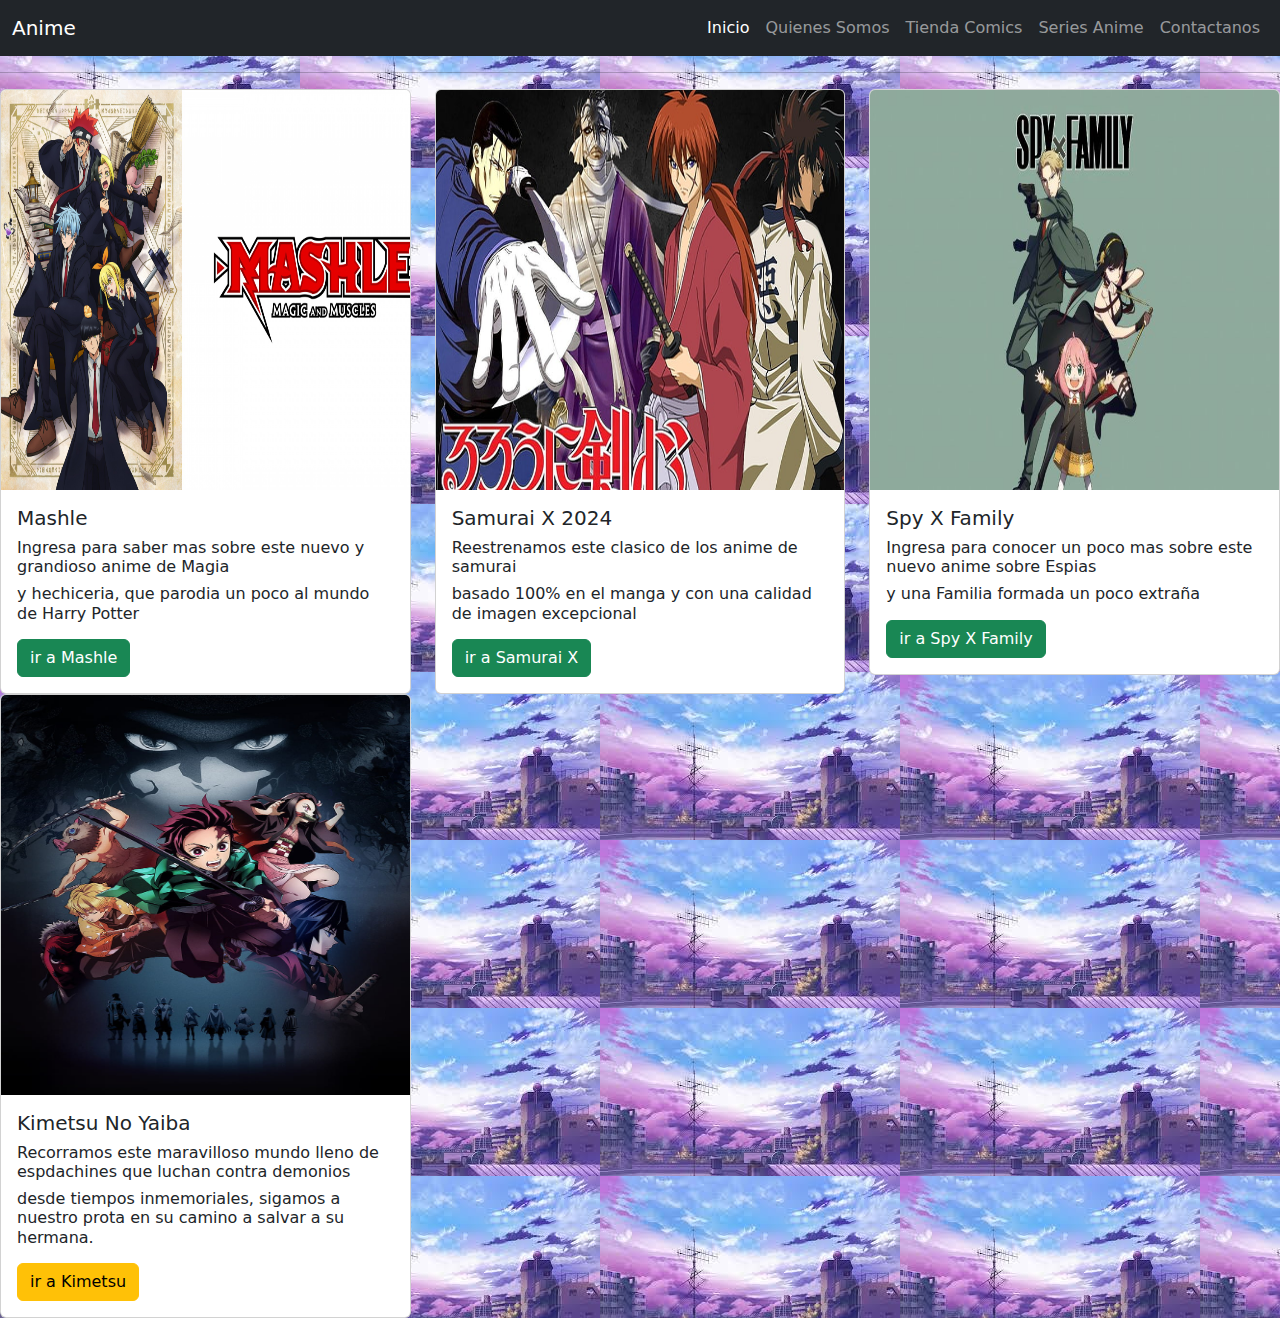
==== AnimeNuevos.html @ 09d46af3 "Pagina en mitad de construccion" ====
<!DOCTYPE html>
<html lang="en">
<head>
    <meta charset="UTF-8">
    <meta name="viewport" content="width=device-width, initial-scale=1.0">
    <link rel="stylesheet" href="https://cdn.jsdelivr.net/npm/bootstrap@5.3.0-alpha2/dist/css/bootstrap.min.css">
    <script src="https://cdn.jsdelivr.net/npm/bootstrap@5.3.0-alpha1/dist/js/bootstrap.bundle.min.js"></script>
    <script src="https://code.jquery.com/jquery-3.5.1.slim.min.js"></script>
    <link rel="stylesheet" href="CSS/estilo.css">
    <script src="index.js"></script>

    <title>Prueba 1</title>


</head>
<body>
    <body background="Imagenes/Fondo.jpeg">
        <nav class="navbar navbar-expand-lg bg-dark sticky-top" data-bs-theme="dark"">
            <div class=" container-fluid">
            <a class="navbar-brand" href="index.html">Anime</a>
            <button class="navbar-toggler" type="button" data-bs-toggle="collapse" data-bs-target="#navbarSupportedContent"
                aria-controls="navbarSupportedContent" aria-expanded="false" aria-label="Toggle navigation">
                <span class="navbar-toggler-icon"></span>
            </button>
            <div class="collapse navbar-collapse" id="navbarSupportedContent">
                <ul class="navbar-nav ms-auto mb-2 mb-lg-0">
                    <li class="nav-item">
                        <a class="nav-link active" aria-current="page" href="index.html">Inicio</a>
                    </li>
                    <li class="nav-item">
                        <a class="nav-link" href="quienesSomos.html">Quienes Somos</a>
                    </li>
                    <li class="nav-item">
                        <a class="nav-link" href="Mangas.html">Tienda Comics</a>
                    </li>
                    <li class="nav-item">
                        <a class="nav-link" href="AnimeNuevos.html">Series Anime</a>
                    </li>
                    <li class="nav-item">
                        <a class="nav-link" href="Contactanos.html">Contactanos</a>
                    </li>
                </ul>
            </div>
            </div>
        </nav>  
            <div>
                <hr class="mt-3">
                <div class="row mt-3">
                    <div class="col-md-4">
                        <div class="card">
                            <img height="400" src="Imagenes/Mashle.jpg" class="card-img-top" alt="...">
                            <div class="card-body">
                                <h5 class="card-title">Mashle</h5>
                                <h6>Ingresa para saber mas sobre este nuevo y grandioso anime de Magia </h6>
                                <h6>y hechiceria, que parodia un poco al mundo de Harry Potter</h6>
                                <p class="card-text"></p>
                                <a href="Mashle.html" class="btn btn-success">ir a Mashle</a>
                            </div>
                        </div>
                    </div>
                        <div class="col-md-4">
                        <div class="card">
                            <img height="400" src="Imagenes/Samurai X.jpg" class="card-img-top" alt="...">
                            <div class="card-body">
                                <h5 class="card-title">Samurai X 2024</h5>
                                <h6>Reestrenamos este clasico de los anime de samurai </h6>
                                <h6>basado 100% en el manga y con una calidad de imagen excepcional</h6>
                                <p class="card-text"></p>
                                <a href="Samurai.html" class="btn btn-success">ir a Samurai X</a>
                            </div>
                        </div>
                    </div>
                                        <div class="col-md-4">
                        <div class="card">
                            <img height="400" src="Imagenes/spyXfamily.jpg" class="card-img-top" alt="...">
                            <div class="card-body">
                                <h5 class="card-title">Spy X Family</h5>
                                <h6>Ingresa para conocer un poco mas sobre este nuevo anime sobre Espias </h6>
                                <h6>y una Familia formada un poco extraña</h6>
                                <p class="card-text"></p>
                                <a href="Spy.html" class="btn btn-success">ir a Spy X Family</a>
                            </div>
                        </div>
                    </div>
                    <div class="col-md-4">
                        <div class="card">
                            <img height="400" src="Imagenes/Kimetsu.jpg" class="card-img-top" alt="...">
                            <div class="card-body">
                                <h5 class="card-title">Kimetsu No Yaiba</h5>
                                <h6>Recorramos este maravilloso mundo lleno de espdachines que luchan contra demonios</h6>
                                <h6>desde tiempos inmemoriales, sigamos a nuestro prota en su camino a salvar a su hermana.</h6>
                                <p class="card-text"></p>
                                <a href="Kimetsu.html" class="btn btn-warning">ir a Kimetsu</a>
                            </div>
                        </div>
                    </div>
                </div>
            </div>
        </div>
    </body>
</body>
</html>
---- CSS/estilo.css ----
.header {
    color: #000000;
    font-size: 60px;
    padding: 10px;
}

.bigicon {
    font-size: 35px;
    color: #36A0FF;
}
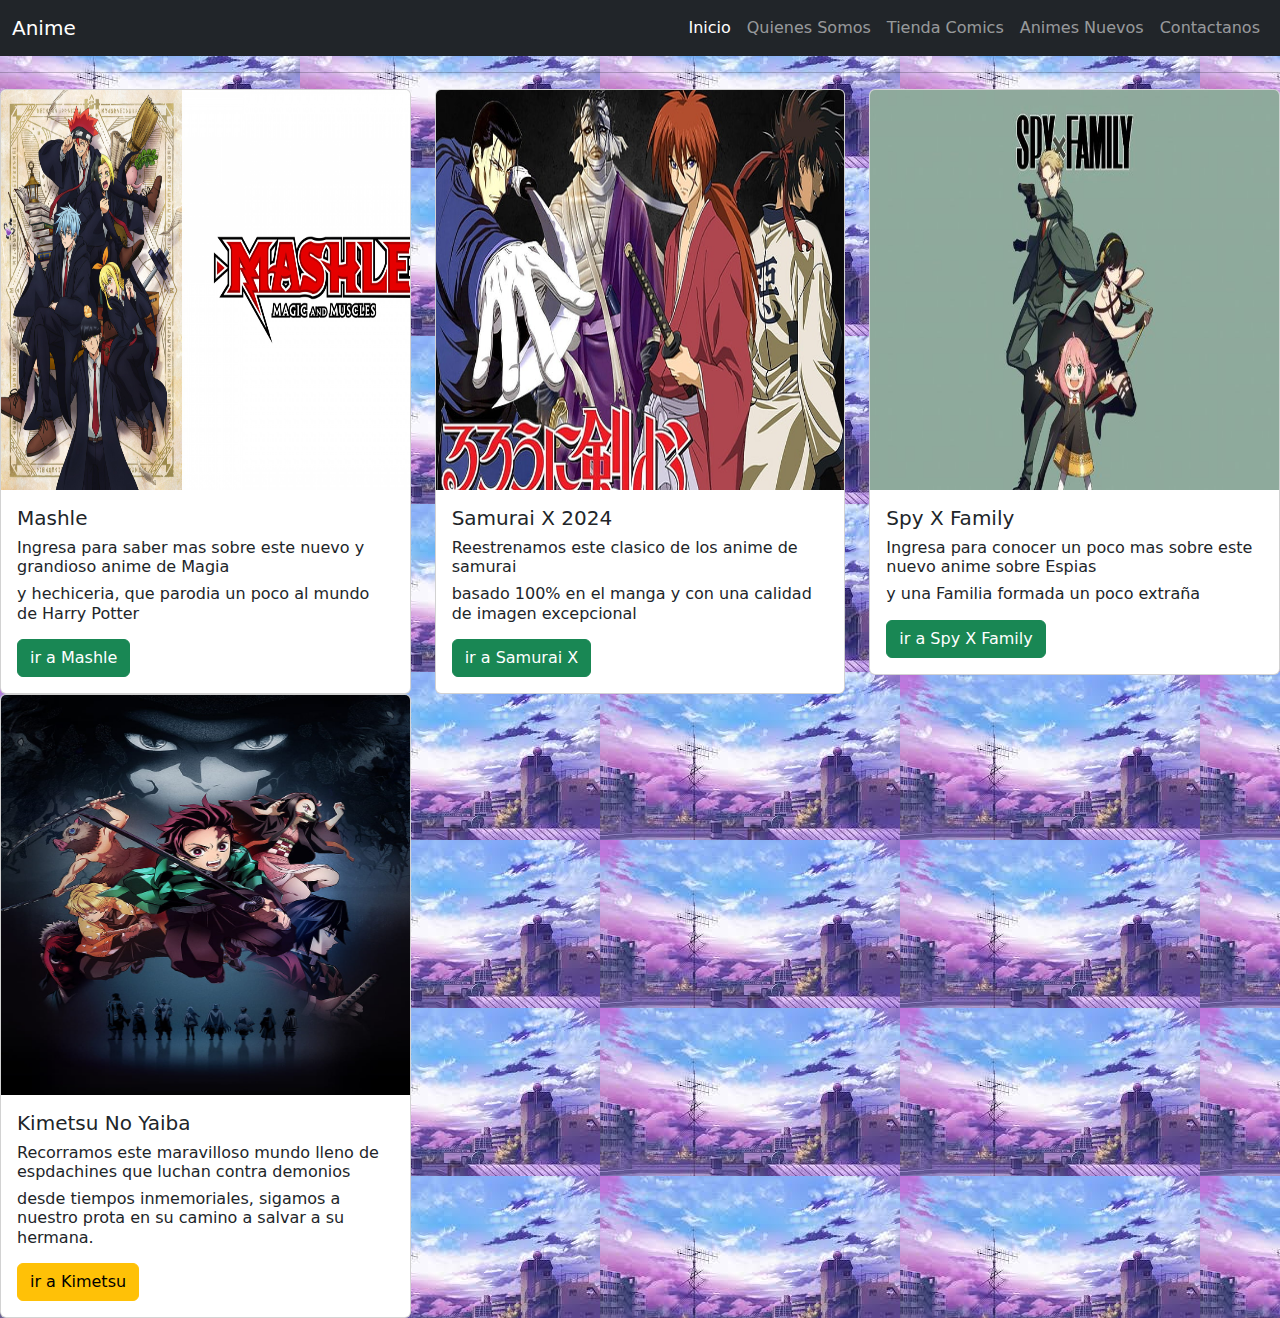
==== commit f9066ef1: "comentarios" ====
--- a/AnimeNuevos.html
+++ b/AnimeNuevos.html
@@ -34,7 +34,7 @@
                         <a class="nav-link" href="Mangas.html">Tienda Comics</a>
                     </li>
                     <li class="nav-item">
-                        <a class="nav-link" href="AnimeNuevos.html">Series Anime</a>
+                        <a class="nav-link" href="AnimeNuevos.html">Animes Nuevos</a>
                     </li>
                     <li class="nav-item">
                         <a class="nav-link" href="Contactanos.html">Contactanos</a>
@@ -42,7 +42,8 @@
                 </ul>
             </div>
             </div>
-        </nav>  
+        </nav> 
+        <!--aqui se muestran las tarjetas para los animes nuevos--> 
             <div>
                 <hr class="mt-3">
                 <div class="row mt-3">
